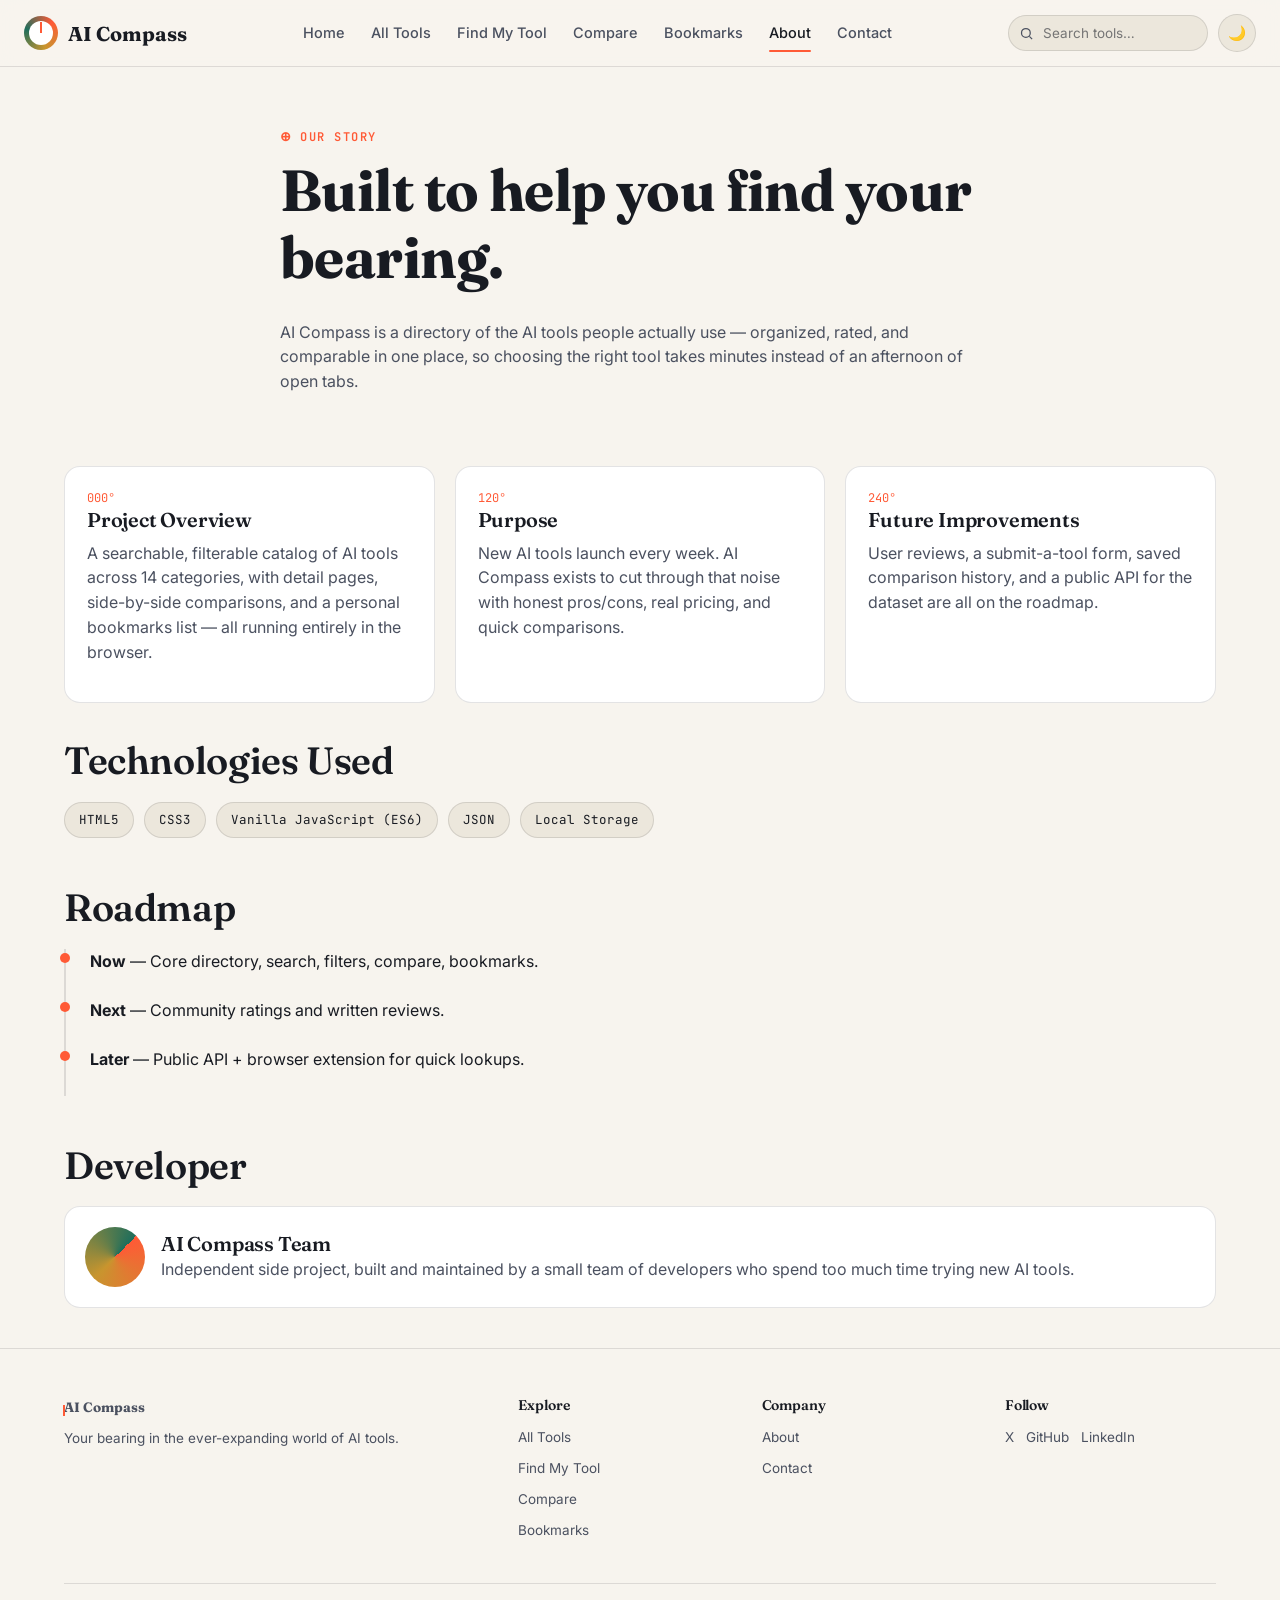
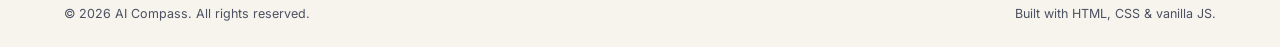
==== about.html @ c4d6b274 "Initial release of AI Compass V1" ====
<!DOCTYPE html>
<html lang="en">
<head>
<meta charset="UTF-8">
<meta name="viewport" content="width=device-width, initial-scale=1.0">
<link rel="icon" type="image/svg+xml" href="assets/icons/favicon.svg">
<title>About · AI Compass</title>
<link rel="stylesheet" href="css/style.css">
<link rel="stylesheet" href="css/about.css">
<link rel="stylesheet" href="css/responsive.css">
</head>
<body>

<div class="page-loader" id="page-loader">
  <div class="needle-spinner"></div>
  <span>Reading the map…</span>
</div>

<header class="site-header">
  <div class="navbar">
    <a href="index.html" class="brand"><span class="brand-mark"></span> AI Compass</a>
    <nav class="nav-links">
      <a href="index.html">Home</a>
      <a href="tools.html">All Tools</a>
      <a href="recommend.html">Find My Tool</a>
      <a href="compare.html">Compare</a>
      <a href="bookmarks.html">Bookmarks</a>
      <a href="about.html">About</a>
      <a href="contact.html">Contact</a>
    </nav>
    <div class="nav-actions">
      <div class="nav-search">
        <svg viewBox="0 0 24 24" fill="none" stroke="currentColor" stroke-width="2"><circle cx="11" cy="11" r="7"/><line x1="21" y1="21" x2="16.65" y2="16.65"/></svg>
        <input type="text" placeholder="Search tools…" data-search-input>
        <div class="suggestions-panel" data-search-panel></div>
      </div>
      <button class="btn btn-icon" data-action="theme-toggle" aria-label="Toggle dark mode">🌙</button>
      <button class="btn btn-icon nav-toggle" data-nav-toggle aria-label="Open menu">☰</button>
    </div>
  </div>
</header>

<div class="mobile-drawer" id="mobile-drawer">
  <div class="mobile-drawer-panel">
    <button class="btn btn-icon drawer-close-btn" data-drawer-close>✕</button>
    <a href="index.html">Home</a>
    <a href="tools.html">All Tools</a>
      <a href="recommend.html">Find My Tool</a>
    <a href="compare.html">Compare</a>
    <a href="bookmarks.html">Bookmarks</a>
    <a href="about.html">About</a>
    <a href="contact.html">Contact</a>
  </div>
</div>

<main>
  <div class="container about-hero">
    <p class="bearing">OUR STORY</p>
    <h1>Built to help you find your bearing.</h1>
    <p>AI Compass is a directory of the AI tools people actually use — organized, rated, and comparable in one place, so choosing the right tool takes minutes instead of an afternoon of open tabs.</p>
  </div>

  <div class="container">
    <div class="about-grid">
      <div class="about-card">
        <div class="deg">000°</div>
        <h3>Project Overview</h3>
        <p>A searchable, filterable catalog of AI tools across 14 categories, with detail pages, side-by-side comparisons, and a personal bookmarks list — all running entirely in the browser.</p>
      </div>
      <div class="about-card">
        <div class="deg">120°</div>
        <h3>Purpose</h3>
        <p>New AI tools launch every week. AI Compass exists to cut through that noise with honest pros/cons, real pricing, and quick comparisons.</p>
      </div>
      <div class="about-card">
        <div class="deg">240°</div>
        <h3>Future Improvements</h3>
        <p>User reviews, a submit-a-tool form, saved comparison history, and a public API for the dataset are all on the roadmap.</p>
      </div>
    </div>

    <h2>Technologies Used</h2>
    <div class="tech-pills">
      <span class="tech-pill">HTML5</span>
      <span class="tech-pill">CSS3</span>
      <span class="tech-pill">Vanilla JavaScript (ES6)</span>
      <span class="tech-pill">JSON</span>
      <span class="tech-pill">Local Storage</span>
    </div>

    <h2 style="margin-top:48px;">Roadmap</h2>
    <div class="timeline">
      <div class="timeline-item"><strong>Now</strong> — Core directory, search, filters, compare, bookmarks.</div>
      <div class="timeline-item"><strong>Next</strong> — Community ratings and written reviews.</div>
      <div class="timeline-item"><strong>Later</strong> — Public API + browser extension for quick lookups.</div>
    </div>

    <h2 style="margin-top:48px;">Developer</h2>
    <div class="dev-card">
      <div class="dev-avatar"></div>
      <div>
        <h3 style="margin-bottom:2px;">AI Compass Team</h3>
        <p style="margin:0;">Independent side project, built and maintained by a small team of developers who spend too much time trying new AI tools.</p>
      </div>
    </div>
  </div>
</main>

<footer class="site-footer">
  <div class="container">
    <div class="footer-grid">
      <div class="footer-col">
        <a href="index.html" class="brand footer-brand"><span class="brand-mark"></span> AI Compass</a>
        <p>Your bearing in the ever-expanding world of AI tools.</p>
      </div>
      <div class="footer-col">
        <h4>Explore</h4>
        <a href="tools.html">All Tools</a>
      <a href="recommend.html">Find My Tool</a>
        <a href="compare.html">Compare</a>
        <a href="bookmarks.html">Bookmarks</a>
      </div>
      <div class="footer-col">
        <h4>Company</h4>
        <a href="about.html">About</a>
        <a href="contact.html">Contact</a>
      </div>
      <div class="footer-col">
        <h4>Follow</h4>
        <div class="social-row"><a href="#">X</a><a href="#">GitHub</a><a href="#">LinkedIn</a></div>
      </div>
    </div>
    <div class="footer-bottom">
      <span>© 2026 AI Compass. All rights reserved.</span>
      <span>Built with HTML, CSS &amp; vanilla JS.</span>
    </div>
  </div>
</footer>

<button id="scroll-top" aria-label="Scroll to top">↑</button>
<div id="toast-container"></div>

<script src="js/data.js"></script>
<script src="js/bookmark.js"></script>
<script src="js/compare.js"></script>
<script src="js/recentlyViewed.js"></script>
<script src="js/darkmode.js"></script>
<script src="js/loader.js"></script>
<script src="js/search.js"></script>
<script src="js/app.js"></script>
</body>
</html>
---- css/style.css ----
/* =========================================================
   AI COMPASS — GLOBAL STYLESHEET
   Design language: a navigator's compass. Categories are given
   "bearings" (degrees on a 360° rose), ratings read like a gauge,
   and the accent colour is the orange of a compass needle.
   ========================================================= */

@import url('https://fonts.googleapis.com/css2?family=Fraunces:ital,opsz,wght@0,9..144,400;0,9..144,600;0,9..144,700;1,9..144,500&family=Inter:wght@400;500;600;700&family=JetBrains+Mono:wght@400;500;600&display=swap');

:root{
  /* --- colour tokens --- */
  --paper:#F7F4EE;
  --paper-dim:#ECE7DC;
  --ink:#181B22;
  --ink-soft:#4B5160;
  --line:rgba(24,27,34,0.12);
  --signal:#FF5A36;      /* compass needle — primary accent */
  --signal-dim:#FFE3D8;
  --true-north:#1F6E5C;  /* deep teal — secondary accent */
  --true-north-dim:#DCEEE9;
  --brass:#C8952E;       /* gauge gold — ratings / stars */
  --card-bg:#FFFFFF;
  --shadow:0 1px 2px rgba(24,27,34,0.04), 0 8px 24px -12px rgba(24,27,34,0.18);
  --radius-s:10px;
  --radius-m:16px;
  --radius-l:24px;

  --font-display:'Fraunces', serif;
  --font-body:'Inter', sans-serif;
  --font-mono:'JetBrains Mono', monospace;
}

[data-theme="dark"]{
  --paper:#12141A;
  --paper-dim:#191C24;
  --ink:#F2EFE7;
  --ink-soft:#A6ABB8;
  --line:rgba(242,239,231,0.12);
  --signal:#FF7A54;
  --signal-dim:#3A2620;
  --true-north:#4FBBA0;
  --true-north-dim:#173029;
  --brass:#E0AC4C;
  --card-bg:#1B1E27;
  --shadow:0 1px 2px rgba(0,0,0,0.3), 0 12px 28px -14px rgba(0,0,0,0.6);
}

*,*::before,*::after{ box-sizing:border-box; }
html{ scroll-behavior:smooth; }
body{
  margin:0;
  background:var(--paper);
  color:var(--ink);
  font-family:var(--font-body);
  line-height:1.55;
  -webkit-font-smoothing:antialiased;
  transition:background .25s ease, color .25s ease;
}
img{ max-width:100%; display:block; }
a{ color:inherit; text-decoration:none; }
ul{ list-style:none; margin:0; padding:0; }
button{ font-family:inherit; cursor:pointer; }
input,textarea,select{ font-family:inherit; }

.container{ width:100%; max-width:1200px; margin:0 auto; padding:0 24px; }

/* --- bearing eyebrow: the recurring compass motif --- */
.bearing{
  display:inline-flex; align-items:center; gap:8px;
  font-family:var(--font-mono);
  font-size:12px; letter-spacing:.12em; text-transform:uppercase;
  color:var(--signal); font-weight:600; margin-bottom:10px;
}
.bearing::before{ content:"⊕"; font-size:13px; }

h1,h2,h3,h4{
  font-family:var(--font-display);
  font-weight:600;
  line-height:1.15;
  margin:0 0 .5em;
  letter-spacing:-.01em;
}
h1{ font-size:clamp(34px,5vw,58px); font-weight:700; }
h2{ font-size:clamp(26px,3.4vw,38px); }
h3{ font-size:20px; }
p{ margin:0 0 1em; color:var(--ink-soft); }

/* =============== BUTTONS =============== */
.btn{
  display:inline-flex; align-items:center; justify-content:center; gap:8px;
  padding:12px 22px; border-radius:999px; border:1px solid transparent;
  font-weight:600; font-size:14.5px; transition:transform .15s ease, box-shadow .15s ease, background .15s ease;
  white-space:nowrap;
}
.btn:active{ transform:scale(.97); }
.btn-primary{
  background:linear-gradient(135deg, var(--signal), #FF8A5C);
  color:#fff; box-shadow:0 6px 18px -6px rgba(255,90,54,.55);
}
.btn-primary:hover{ box-shadow:0 8px 22px -6px rgba(255,90,54,.7); }
.btn-outline{ background:transparent; border-color:var(--line); color:var(--ink); }
.btn-outline:hover{ border-color:var(--signal); color:var(--signal); }
.btn-ghost{ background:var(--paper-dim); color:var(--ink); }
.btn-ghost:hover{ background:var(--line); }
.btn-sm{ padding:8px 14px; font-size:13px; }
.btn-icon{
  width:38px; height:38px; padding:0; border-radius:50%;
  background:var(--paper-dim); border:1px solid var(--line); color:var(--ink);
}
.btn-icon.active{ background:var(--signal-dim); color:var(--signal); border-color:var(--signal); }
.btn-block{ width:100%; }

/* =============== NAVIGATION =============== */
.site-header{
  position:sticky; top:0; z-index:100;
  background:color-mix(in srgb, var(--paper) 88%, transparent);
  backdrop-filter:blur(14px) saturate(1.4);
  border-bottom:1px solid var(--line);
}
.navbar{ display:flex; align-items:center; justify-content:space-between; padding:14px 24px; gap:20px; }
.brand{ display:flex; align-items:center; gap:10px; font-family:var(--font-display); font-weight:700; font-size:20px; }
.brand-mark{
  width:34px; height:34px; border-radius:50%;
  background:conic-gradient(from 45deg, var(--signal), var(--brass), var(--true-north), var(--signal));
  position:relative; flex-shrink:0;
  animation:spin 14s linear infinite;
}
.brand-mark::after{
  content:""; position:absolute; inset:5px; border-radius:50%; background:var(--card-bg);
}
.brand-mark::before{
  content:""; position:absolute; top:6px; left:50%; width:2px; height:11px;
  background:var(--signal); transform:translateX(-50%); z-index:2;
}
@media (prefers-reduced-motion: reduce){ .brand-mark{ animation:none; } }
@keyframes spin{ to{ transform:rotate(360deg); } }

.nav-links{ display:flex; align-items:center; gap:26px; font-size:14.5px; font-weight:500; }
.nav-links a{ color:var(--ink-soft); position:relative; padding:4px 0; }
.nav-links a:hover, .nav-links a.active{ color:var(--ink); }
.nav-links a.active::after{
  content:""; position:absolute; left:0; right:0; bottom:-4px; height:2px; background:var(--signal); border-radius:2px;
}
.nav-actions{ display:flex; align-items:center; gap:10px; }
.nav-search{ position:relative; display:flex; align-items:center; }
.nav-search input{
  width:200px; padding:9px 14px 9px 34px; border-radius:999px; border:1px solid var(--line);
  background:var(--paper-dim); color:var(--ink); font-size:13.5px; outline:none;
  transition:width .2s ease, border-color .2s ease;
}
.nav-search input:focus{ width:260px; border-color:var(--signal); }
.nav-search svg{ position:absolute; left:11px; width:15px; height:15px; color:var(--ink-soft); pointer-events:none; }
.nav-toggle{ display:none; background:none; border:none; color:var(--ink); }

.suggestions-panel{
  position:absolute; top:calc(100% + 8px); left:0; width:320px; max-height:360px; overflow-y:auto;
  background:var(--card-bg); border:1px solid var(--line); border-radius:var(--radius-m);
  box-shadow:var(--shadow); z-index:200; display:none;
}
.suggestions-panel.open{ display:block; }
.suggestion-item{ display:flex; align-items:center; gap:10px; padding:10px 14px; border-bottom:1px solid var(--line); }
.suggestion-item:last-child{ border-bottom:none; }
.suggestion-item:hover{ background:var(--paper-dim); }
.suggestion-empty{ padding:16px; font-size:13px; color:var(--ink-soft); text-align:center; }

/* =============== MOBILE NAV DRAWER =============== */
.mobile-drawer{
  position:fixed; inset:0; background:rgba(0,0,0,.4); z-index:300; display:none;
}
.mobile-drawer.open{ display:block; }
.mobile-drawer-panel{
  position:absolute; top:0; right:0; height:100%; width:78%; max-width:320px;
  background:var(--card-bg); padding:24px; display:flex; flex-direction:column; gap:18px;
  box-shadow:-10px 0 30px rgba(0,0,0,.2);
}
.mobile-drawer-panel a{ font-size:16px; font-weight:600; padding:8px 0; border-bottom:1px solid var(--line); }
.drawer-close-btn{ align-self:flex-end; }

/* =============== HERO =============== */
.hero{ padding:72px 0 56px; position:relative; overflow:hidden; }
.hero-grid{ display:grid; grid-template-columns:1.1fr .9fr; gap:48px; align-items:center; }
.hero-copy p.lede{ font-size:18px; max-width:480px; }
.hero-stats{ display:flex; gap:28px; margin-top:28px; }
.hero-stat b{ font-family:var(--font-display); font-size:26px; display:block; color:var(--ink); }
.hero-stat span{ font-size:12.5px; color:var(--ink-soft); text-transform:uppercase; letter-spacing:.06em; }

.compass-rose{ width:100%; max-width:420px; margin:0 auto; aspect-ratio:1; position:relative; }
.hero-actions{ display:flex; gap:12px; margin-top:30px; flex-wrap:wrap; }

/* =============== SEARCH BAR (hero) =============== */
.hero-search{
  display:flex; align-items:center; gap:10px; margin-top:32px;
  background:var(--card-bg); border:1px solid var(--line); border-radius:999px;
  padding:8px 8px 8px 20px; max-width:520px; box-shadow:var(--shadow); position:relative;
}
.hero-search svg{ width:18px; height:18px; color:var(--ink-soft); flex-shrink:0; }
.hero-search input{ flex:1; border:none; outline:none; background:none; font-size:15px; color:var(--ink); }
.hero-search .btn{ flex-shrink:0; }
.popular-tags{ display:flex; flex-wrap:wrap; gap:8px; margin-top:14px; }
.popular-tags span{ font-size:12px; color:var(--ink-soft); margin-right:2px; }
.tag-chip{
  font-family:var(--font-mono); font-size:12px; padding:5px 11px; border-radius:999px;
  border:1px solid var(--line); color:var(--ink-soft); background:var(--paper-dim);
}
.tag-chip:hover{ border-color:var(--signal); color:var(--signal); }

/* =============== SECTION HEADERS =============== */
.section{ padding:56px 0; }
.section-head{ display:flex; align-items:flex-end; justify-content:space-between; gap:20px; margin-bottom:28px; flex-wrap:wrap; }
.section-head .view-all{ font-size:13.5px; font-weight:600; color:var(--signal); display:flex; align-items:center; gap:4px; }

/* =============== CATEGORY GRID =============== */
.category-grid{ display:grid; grid-template-columns:repeat(auto-fill,minmax(150px,1fr)); gap:16px; }
.category-card{
  background:var(--card-bg); border:1px solid var(--line); border-radius:var(--radius-m);
  padding:20px 18px; transition:transform .18s ease, box-shadow .18s ease, border-color .18s ease;
}
.category-card:hover{ transform:translateY(-3px); box-shadow:var(--shadow); border-color:var(--signal); }
.category-card .deg{ font-family:var(--font-mono); font-size:11px; color:var(--signal); letter-spacing:.06em; }
.category-card h3{ margin:8px 0 4px; font-size:17px; }
.category-card .count{ font-size:12.5px; color:var(--ink-soft); }

/* =============== TOOL CARDS =============== */
.tools-grid{ display:grid; grid-template-columns:repeat(auto-fill,minmax(270px,1fr)); gap:20px; }
.tool-card{
  background:var(--card-bg); border:1px solid var(--line); border-radius:var(--radius-m);
  padding:20px; display:flex; flex-direction:column; gap:12px; position:relative;
  transition:transform .18s ease, box-shadow .18s ease;
}
.tool-card:hover{ transform:translateY(-4px); box-shadow:var(--shadow); }
.tool-card-top{ display:flex; align-items:flex-start; justify-content:space-between; gap:10px; }
.tool-logo{
  width:48px; height:48px; border-radius:14px; display:flex; align-items:center; justify-content:center;
  font-family:var(--font-display); font-weight:700; font-size:16px; color:#fff; flex-shrink:0;
}
.card-badges{ display:flex; gap:6px; flex-wrap:wrap; justify-content:flex-end; }
.badge{
  font-family:var(--font-mono); font-size:10.5px; padding:3px 8px; border-radius:6px; font-weight:600; letter-spacing:.03em;
}
.badge-trending{ background:var(--signal-dim); color:var(--signal); }
.badge-new{ background:var(--true-north-dim); color:var(--true-north); }
.badge-favorite{ background:#FFF2CE; color:var(--brass); }
[data-theme="dark"] .badge-favorite{ background:#3A2E12; }
.badge-free{ background:var(--true-north-dim); color:var(--true-north); }
.badge-paid{ background:var(--paper-dim); color:var(--ink-soft); }

.tool-card h3{ margin:0; font-size:18px; }
.tool-dev{ font-size:12.5px; color:var(--ink-soft); margin-top:4px; }
.tool-meta-row{ display:flex; align-items:center; gap:10px; font-size:12.5px; color:var(--ink-soft); flex-wrap:wrap; }
.rating{ display:flex; align-items:center; gap:4px; color:var(--brass); font-weight:600; }
.tool-desc{ font-size:13.5px; margin:0; color:var(--ink-soft); flex:1; }
.tool-tags{ display:flex; gap:6px; flex-wrap:wrap; }
.tool-tags span{ font-family:var(--font-mono); font-size:10.5px; color:var(--ink-soft); background:var(--paper-dim); padding:3px 8px; border-radius:6px; }
.tool-card-actions{ display:flex; gap:8px; margin-top:4px; flex-wrap:wrap; }
.tool-card-actions .btn{ flex:1; padding:9px 10px; font-size:12.5px; }

/* skeleton loading */
.skeleton{ background:linear-gradient(90deg, var(--paper-dim) 25%, var(--line) 50%, var(--paper-dim) 75%); background-size:200% 100%; animation:shimmer 1.4s infinite; border-radius:var(--radius-m); }
@keyframes shimmer{ 0%{background-position:200% 0;} 100%{background-position:-200% 0;} }
.skeleton-card{ height:250px; }

/* =============== NEWSLETTER =============== */
.newsletter{
  background:linear-gradient(135deg, var(--ink), #262B38); color:#fff; border-radius:var(--radius-l);
  padding:48px; text-align:center; margin:0 24px;
}
[data-theme="dark"] .newsletter{ background:linear-gradient(135deg, #22262f, #171a21); }
.newsletter h2{ color:#fff; }
.newsletter p{ color:rgba(255,255,255,.7); }
.newsletter-form{ display:flex; gap:10px; max-width:420px; margin:24px auto 0; }
.newsletter-form input{
  flex:1; padding:12px 16px; border-radius:999px; border:none; outline:none; font-size:14px;
}

/* =============== FOOTER =============== */
.site-footer{ border-top:1px solid var(--line); padding:48px 0 24px; margin-top:40px; }
.footer-grid{ display:grid; grid-template-columns:2fr 1fr 1fr 1fr; gap:32px; margin-bottom:32px; }
.footer-brand{ margin-bottom:14px; }
.footer-col h4{ font-size:14px; margin-bottom:14px; }
.footer-col a, .footer-col p{ font-size:13.5px; color:var(--ink-soft); display:block; margin-bottom:10px; }
.footer-col a:hover{ color:var(--signal); }
.footer-bottom{ display:flex; justify-content:space-between; align-items:center; padding-top:20px; border-top:1px solid var(--line); font-size:12.5px; color:var(--ink-soft); flex-wrap:wrap; gap:10px; }
.social-row{ display:flex; gap:12px; }

/* =============== TOASTS =============== */
#toast-container{ position:fixed; bottom:24px; right:24px; z-index:1000; display:flex; flex-direction:column; gap:10px; }
.toast{
  background:var(--ink); color:var(--paper); padding:13px 20px; border-radius:12px; font-size:13.5px;
  box-shadow:var(--shadow); display:flex; align-items:center; gap:10px; animation:toastIn .25s ease;
  min-width:220px;
}
[data-theme="dark"] .toast{ background:var(--card-bg); border:1px solid var(--line); }
.toast.success::before{ content:"✓"; color:var(--true-north); font-weight:700; }
.toast.error::before{ content:"✕"; color:var(--signal); font-weight:700; }
@keyframes toastIn{ from{ opacity:0; transform:translateY(10px);} to{ opacity:1; transform:translateY(0);} }

/* =============== SCROLL TOP =============== */
#scroll-top{
  position:fixed; bottom:24px; left:24px; z-index:90; width:44px; height:44px; border-radius:50%;
  background:var(--signal); color:#fff; display:none; align-items:center; justify-content:center;
  box-shadow:0 8px 20px -6px rgba(255,90,54,.6); border:none; font-size:18px;
}
#scroll-top.show{ display:flex; }

/* =============== EMPTY / 404 STATES =============== */
.empty-state{ text-align:center; padding:80px 24px; }
.empty-state .deg-mark{ font-family:var(--font-mono); font-size:13px; color:var(--signal); letter-spacing:.1em; }
.empty-state h2{ margin-top:10px; }

/* =============== LOADER OVERLAY =============== */
.page-loader{
  position:fixed; inset:0; background:var(--paper); z-index:2000; display:flex; align-items:center; justify-content:center;
  flex-direction:column; gap:14px; transition:opacity .3s ease, visibility .3s ease;
}
.page-loader.hide{ opacity:0; visibility:hidden; pointer-events:none; }
.needle-spinner{ width:48px; height:48px; border-radius:50%; border:3px solid var(--line); border-top-color:var(--signal); animation:spin 0.9s linear infinite; }
.page-loader span{ font-family:var(--font-mono); font-size:12px; color:var(--ink-soft); letter-spacing:.08em; text-transform:uppercase; }

/* utility */
.text-center{ text-align:center; }
.mt-0{ margin-top:0; }
.hidden{ display:none !important; }
---- css/about.css ----
/* =========================================================
   ABOUT.CSS — About page
   ========================================================= */

.about-hero{ padding:56px 0 20px; max-width:720px; }
.about-grid{ display:grid; grid-template-columns:repeat(3,1fr); gap:20px; margin:36px 0; }
.about-card{ background:var(--card-bg); border:1px solid var(--line); border-radius:var(--radius-m); padding:22px; }
.about-card .deg{ font-family:var(--font-mono); color:var(--signal); font-size:12px; }
.tech-pills{ display:flex; flex-wrap:wrap; gap:10px; margin-top:10px; }
.tech-pill{ font-family:var(--font-mono); font-size:12.5px; padding:7px 14px; border-radius:999px; background:var(--paper-dim); border:1px solid var(--line); }
.timeline{ border-left:2px solid var(--line); padding-left:24px; margin:20px 0; }
.timeline-item{ position:relative; padding-bottom:24px; }
.timeline-item::before{ content:""; position:absolute; left:-30px; top:4px; width:10px; height:10px; border-radius:50%; background:var(--signal); }
.dev-card{ display:flex; gap:16px; align-items:center; background:var(--card-bg); border:1px solid var(--line); border-radius:var(--radius-m); padding:20px; }
.dev-avatar{ width:60px; height:60px; border-radius:50%; background:conic-gradient(from 45deg, var(--signal), var(--brass), var(--true-north)); flex-shrink:0; }
@media (max-width:860px){ .about-grid{ grid-template-columns:1fr 1fr; } }
@media (max-width:600px){ .about-grid{ grid-template-columns:1fr; } }
---- css/responsive.css ----
/* =========================================================
   RESPONSIVE.CSS — breakpoints for mobile / tablet / laptop
   Mobile-first overrides applied top-down as viewport shrinks.
   ========================================================= */

/* Laptop */
@media (max-width:1080px){
  .hero-grid{ grid-template-columns:1fr; }
  .compass-rose{ order:-1; max-width:280px; }
  .footer-grid{ grid-template-columns:1.4fr 1fr 1fr; }
}

/* Tablet */
@media (max-width:860px){
  .nav-links{ display:none; }
  .nav-search{ display:none; }
  .nav-toggle{ display:flex; align-items:center; justify-content:center; width:38px; height:38px; }
  .footer-grid{ grid-template-columns:1fr 1fr; }
  .details-grid, .compare-grid-wrap{ grid-template-columns:1fr !important; }
}

/* Mobile */
@media (max-width:600px){
  .hero{ padding:48px 0 36px; }
  .hero-stats{ gap:18px; flex-wrap:wrap; }
  .hero-search{ flex-wrap:wrap; padding:14px; border-radius:20px; }
  .hero-search .btn{ width:100%; }
  .section{ padding:40px 0; }
  .newsletter{ padding:32px 20px; margin:0 16px; }
  .newsletter-form{ flex-direction:column; }
  .footer-grid{ grid-template-columns:1fr; gap:24px; }
  .footer-bottom{ flex-direction:column; align-items:flex-start; }
  .tools-grid{ grid-template-columns:1fr; }
  .filters-bar{ flex-direction:column; align-items:stretch !important; }
  .compare-select-row{ grid-template-columns:1fr !important; }
  #scroll-top{ left:16px; bottom:16px; }
  #toast-container{ right:16px; left:16px; }
  .toast{ min-width:0; }
}
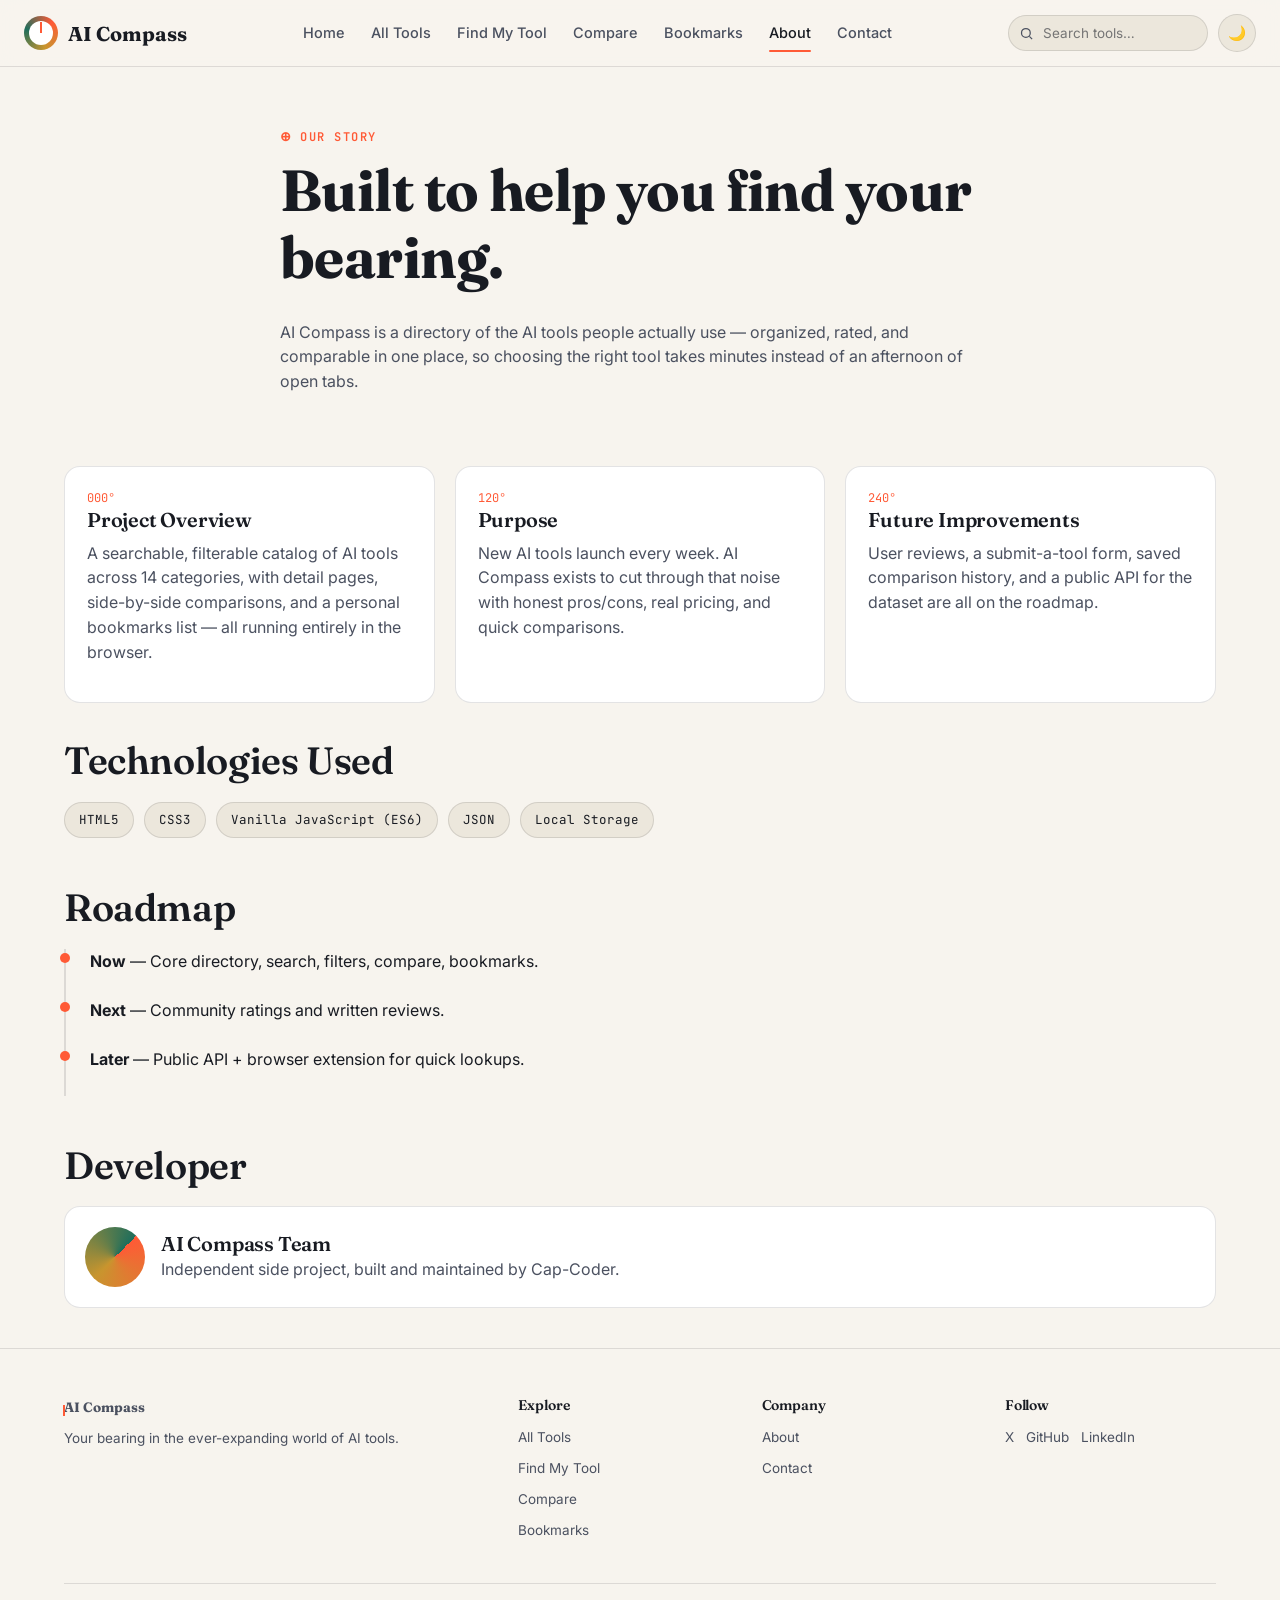
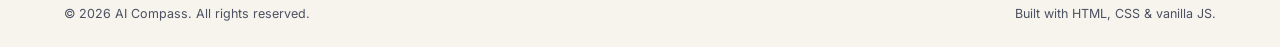
==== commit 3c8a60c9: "commit change" ====
--- a/about.html
+++ b/about.html
@@ -100,7 +100,7 @@
       <div class="dev-avatar"></div>
       <div>
         <h3 style="margin-bottom:2px;">AI Compass Team</h3>
-        <p style="margin:0;">Independent side project, built and maintained by a small team of developers who spend too much time trying new AI tools.</p>
+        <p style="margin:0;">Independent side project, built and maintained by Cap-Coder.</p>
       </div>
     </div>
   </div>
--- a/css/style.css
+++ b/css/style.css
@@ -1,9 +1,7 @@
-/* =========================================================
-   AI COMPASS — GLOBAL STYLESHEET
+ /* AI COMPASS — GLOBAL STYLESHEET
    Design language: a navigator's compass. Categories are given
    "bearings" (degrees on a 360° rose), ratings read like a gauge,
-   and the accent colour is the orange of a compass needle.
-   ========================================================= */
+   and the accent colour is the orange of a compass needle. */
 
 @import url('https://fonts.googleapis.com/css2?family=Fraunces:ital,opsz,wght@0,9..144,400;0,9..144,600;0,9..144,700;1,9..144,500&family=Inter:wght@400;500;600;700&family=JetBrains+Mono:wght@400;500;600&display=swap');
 
--- a/css/about.css
+++ b/css/about.css
@@ -1,6 +1,4 @@
-/* =========================================================
-   ABOUT.CSS — About page
-   ========================================================= */
+/* ABOUT.CSS — About page */
 
 .about-hero{ padding:56px 0 20px; max-width:720px; }
 .about-grid{ display:grid; grid-template-columns:repeat(3,1fr); gap:20px; margin:36px 0; }
--- a/css/responsive.css
+++ b/css/responsive.css
@@ -1,7 +1,5 @@
-/* =========================================================
-   RESPONSIVE.CSS — breakpoints for mobile / tablet / laptop
-   Mobile-first overrides applied top-down as viewport shrinks.
-   ========================================================= */
+ /* RESPONSIVE.CSS — breakpoints for mobile / tablet / laptop
+   Mobile-first overrides applied top-down as viewport shrinks. */
 
 /* Laptop */
 @media (max-width:1080px){
